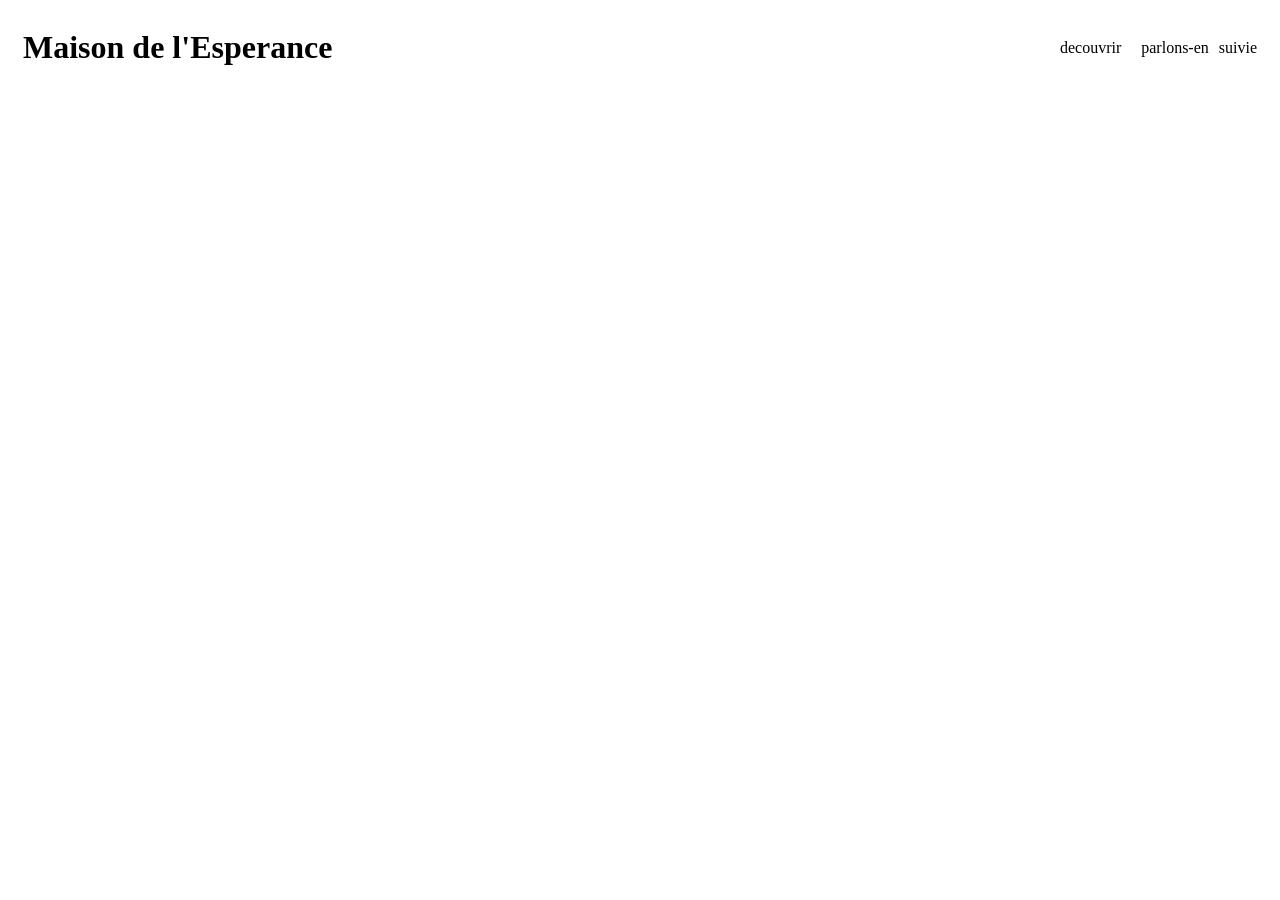
==== acceuil.html @ b755cb45 "deuxieme page" ====
<!DOCTYPE html>
<html lang="en">

<head>
    <meta charset="UTF-8">
    <meta name="viewport" content="width=device-width, initial-scale=1.0">
    <title>Document</title>
    <link rel="stylesheet" href="styles.css">
</head>

<body>
    <header>
        <div>
            <h1>Maison de l'Esperance</h1>
        </div>
        <div class="header-right">
            <a href=""></a>decouvrir
            <a href=""></a>parlons-en
            <a href="suivie.html" id="suivie">suivie</a>
        </div>
    </header>

</body>

</html>
---- styles.css ----
header {
    display: flex;
    justify-content: space-between;
    align-items: center;
    padding: 0px 15px;
}
/* Combine les filtres */
#filtre-bible:checked ~ .conteneur-evenements .item-evenement:not(.bible) { display: none; }
#filtre-etude:checked ~ .conteneur-evenements .item-evenement:not(.etude) { display: none; }
#filtre-demande-priere:checked ~ .conteneur-evenements .item-evenement:not(.demande-priere) { display: none; }

#filtre-presentiel:checked ~ .conteneur-evenements .item-evenement:not(.presentiel) { display: none; }
#filtre-visio:checked ~ .conteneur-evenements .item-evenement:not(.visio) { display: none; }
#filtre-distanciel:checked ~ .conteneur-evenements .item-evenement:not(.distanciel) { display: none; }
#filtre-non:checked ~ .conteneur-evenements .item-evenement:not(.non) { display: none; }

#filtre-janvier:checked ~ .conteneur-evenements .item-evenement:not(.janvier) { display: none; }
#filtre-fevrier:checked ~ .conteneur-evenements .item-evenement:not(.fevrier) { display: none; }
#filtre-mars:checked ~ .conteneur-evenements .item-evenement:not(.mars) { display: none; }
#filtre-avril:checked ~ .conteneur-evenements .item-evenement:not(.avril) { display: none; }
#filtre-mai:checked ~ .conteneur-evenements .item-evenement:not(.mai) { display: none; }
#filtre-juin:checked ~ .conteneur-evenements .item-evenement:not(.juin) { display: none; }

/* Changement de couleur quand sélectionner */
#filtre-bible:checked ~ div label[for="filtre-bible"],
#filtre-etude:checked ~ div label[for="filtre-etude"],
#filtre-priere:checked ~ div label[for="filtre-priere"],

#filtre-presentiel:checked ~ div label[for="filtre-presentiel"],
#filtre-visio:checked ~ div label[for="filtre-visio"],
#filtre-distanciel:checked ~ div label[for="filtre-distanciel"],
#filtre-non:checked ~ div label[for="filtre-non"],

#filtre-janvier:checked ~ div label[for="filtre-janvier"],
#filtre-fevrier:checked ~ div label[for="filtre-fevrier"],
#filtre-mars:checked ~ div label[for="filtre-mars"],
#filtre-avril:checked ~ div label[for="filtre-avril"],
#filtre-mai:checked ~ div label[for="filtre-mai"],
#filtre-juin:checked ~ div label[for="filtre-juin"] {
    color: grey;              
    font-weight: bold;         
}
#bloc-format {
    display: none;
}

#filtre-demande-priere:checked ~ div #bloc-format {
    display: block;
}
input[type="checkbox"]{
    display: none;
}.header-right{
    display: flex;
    gap: 10px;
}
/* .div-principale{
    display: flex;
    justify-content: space-between;
} */

#acceuil{
    color: black;
    text-decoration: none;
}
#suivie{
    color: black;
    text-decoration: none;
}

@media (max-width : 768px) {
    .div-principale{
        flex-direction: column;
        gap: 15px;
    }
    fieldset{
        flex: row;
        flex-wrap: wrap;
    }
    .bouton-filtre{
        flex: 1.1 calc(50% - 10px);
    }
}
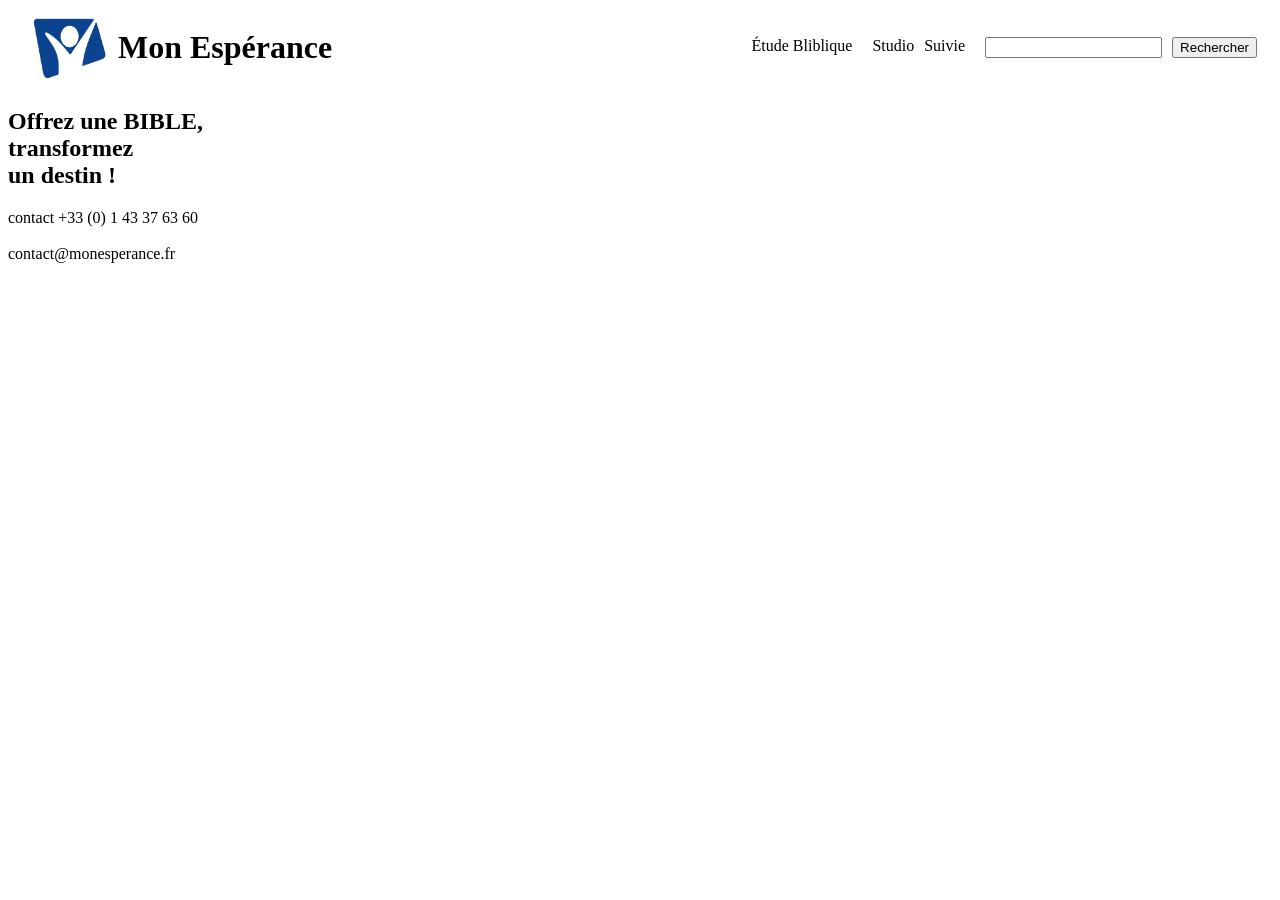
==== commit 9d485920: "Ajout des departemnts et dossier image" ====
--- a/acceuil.html
+++ b/acceuil.html
@@ -10,15 +10,34 @@
 
 <body>
     <header>
-        <div>
-            <h1>Maison de l'Esperance</h1>
+        <div class="header-left">
+            <img class="logo" src="image/HopeRadio.png" alt="">
+            <h1>Mon Espérance</h1>
         </div>
         <div class="header-right">
-            <a href=""></a>decouvrir
-            <a href=""></a>parlons-en
-            <a href="suivie.html" id="suivie">suivie</a>
+            <a href=""></a>Étude Bliblique
+            <a href=""></a>Studio
+            <a href="suivie.html" id="suivie">Suivie</a>
+            <label for="site-search"></label>
+            <input type="search" id="site-search" name="q">
+            <button>Rechercher</button>
         </div>
     </header>
+
+    <div>
+        <div>
+             <h2>Offrez une BIBLE,<br> transformez <br>un destin !</h2>
+        </div>
+       
+        <div>
+            contact
+            +33 (0) 1 43 37 63 60 <br> <br>
+
+            contact@monesperance.fr
+
+
+        </div>
+    </div>
 
 </body>
 
--- a/styles.css
+++ b/styles.css
@@ -53,10 +53,6 @@
     display: flex;
     gap: 10px;
 }
-/* .div-principale{
-    display: flex;
-    justify-content: space-between;
-} */
 
 #acceuil{
     color: black;
@@ -79,4 +75,13 @@
     .bouton-filtre{
         flex: 1.1 calc(50% - 10px);
     }
+}
+.header-left{
+    display: flex;
+    align-items: center;
+    gap: 5px;
+}
+.logo{
+    width: 90px;
+    height: 65px;
 }
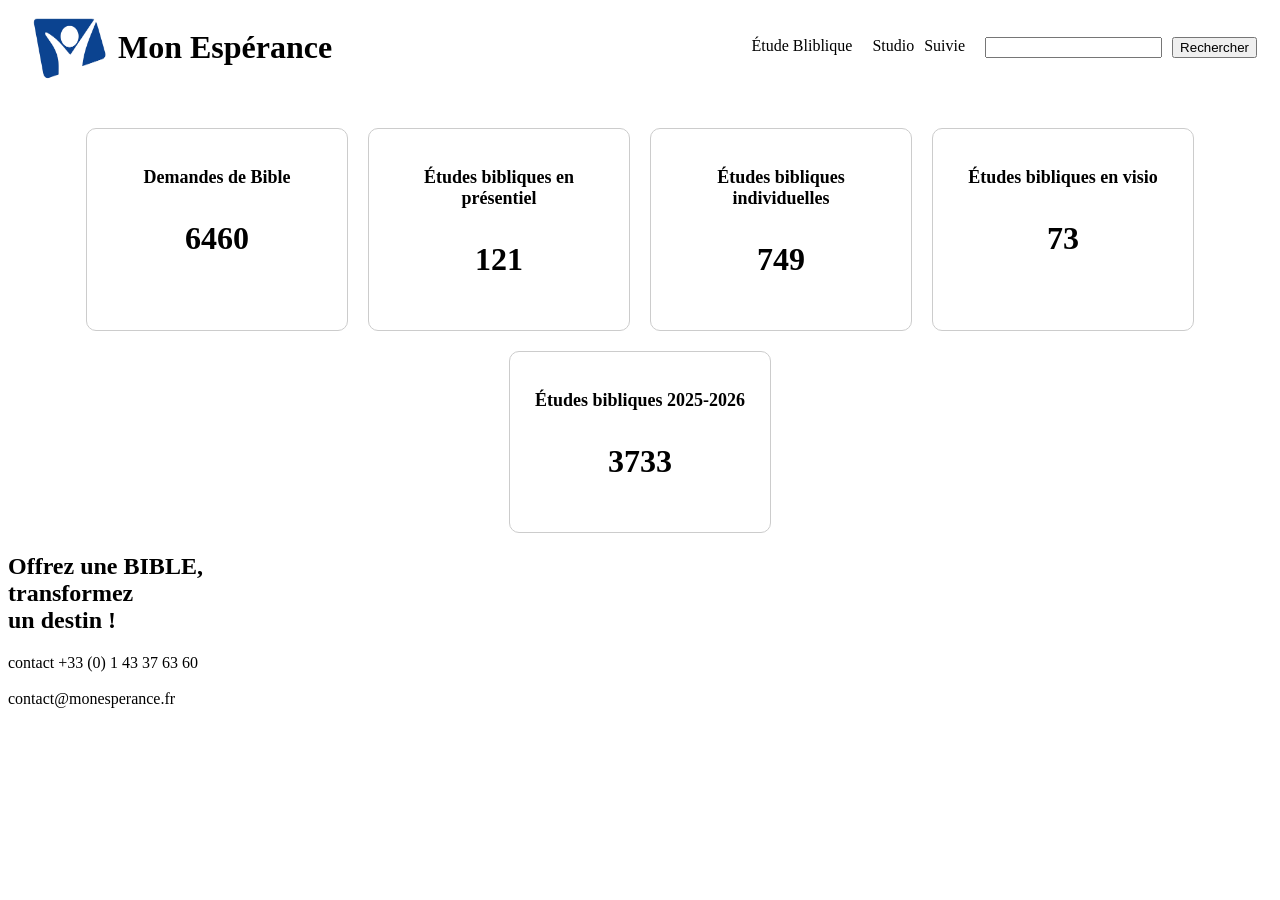
==== commit 0e2e8f4f: "Ajout de la page Etude Biblique et de la barre de recherche" ====
--- a/acceuil.html
+++ b/acceuil.html
@@ -15,7 +15,7 @@
             <h1>Mon Espérance</h1>
         </div>
         <div class="header-right">
-            <a href=""></a>Étude Bliblique
+            <a href="etude.html" id="etude">Étude Bliblique</a>
             <a href=""></a>Studio
             <a href="suivie.html" id="suivie">Suivie</a>
             <label for="site-search"></label>
@@ -23,6 +23,33 @@
             <button>Rechercher</button>
         </div>
     </header>
+
+    <div class="statistiques">
+    <div class="carte-stat">
+        <h3>Demandes de Bible</h3>
+        <p>6460</p>
+    </div>
+
+    <div class="carte-stat">
+        <h3>Études bibliques en présentiel</h3>
+        <p>121</p>
+    </div>
+
+    <div class="carte-stat">
+        <h3>Études bibliques individuelles</h3>
+        <p>749</p>
+    </div>
+
+    <div class="carte-stat">
+        <h3>Études bibliques en visio</h3>
+        <p>73</p>
+    </div>
+
+    <div class="carte-stat">
+        <h3>Études bibliques 2025-2026</h3>
+        <p>3733</p>
+    </div>
+</div>
 
     <div>
         <div>
--- a/styles.css
+++ b/styles.css
@@ -4,7 +4,7 @@
     align-items: center;
     padding: 0px 15px;
 }
-/* Combine les filtres */
+
 #filtre-bible:checked ~ .conteneur-evenements .item-evenement:not(.bible) { display: none; }
 #filtre-etude:checked ~ .conteneur-evenements .item-evenement:not(.etude) { display: none; }
 #filtre-demande-priere:checked ~ .conteneur-evenements .item-evenement:not(.demande-priere) { display: none; }
@@ -21,7 +21,6 @@
 #filtre-mai:checked ~ .conteneur-evenements .item-evenement:not(.mai) { display: none; }
 #filtre-juin:checked ~ .conteneur-evenements .item-evenement:not(.juin) { display: none; }
 
-/* Changement de couleur quand sélectionner */
 #filtre-bible:checked ~ div label[for="filtre-bible"],
 #filtre-etude:checked ~ div label[for="filtre-etude"],
 #filtre-priere:checked ~ div label[for="filtre-priere"],
@@ -58,7 +57,7 @@
     color: black;
     text-decoration: none;
 }
-#suivie{
+a{
     color: black;
     text-decoration: none;
 }
@@ -84,4 +83,71 @@
 .logo{
     width: 90px;
     height: 65px;
+}
+
+#filtre-dept13:checked ~ .conteneur-evenements .item-evenement:not(.dept13),
+#filtre-dept69:checked ~ .conteneur-evenements .item-evenement:not(.dept69),
+#filtre-dept75:checked ~ .conteneur-evenements .item-evenement:not(.dept75),
+#filtre-dept77:checked ~ .conteneur-evenements .item-evenement:not(.dept77),
+#filtre-dept91:checked ~ .conteneur-evenements .item-evenement:not(.dept91),
+#filtre-dept92:checked ~ .conteneur-evenements .item-evenement:not(.dept92),
+#filtre-dept93:checked ~ .conteneur-evenements .item-evenement:not(.dept93),
+#filtre-dept94:checked ~ .conteneur-evenements .item-evenement:not(.dept94),
+#filtre-dept95:checked ~ .conteneur-evenements .item-evenement:not(.dept95),
+#filtre-dept971:checked ~ .conteneur-evenements .item-evenement:not(.dept971),
+#filtre-dept972:checked ~ .conteneur-evenements .item-evenement:not(.dept972),
+#filtre-dept973:checked ~ .conteneur-evenements .item-evenement:not(.dept973),
+#filtre-dept974:checked ~ .conteneur-evenements .item-evenement:not(.dept974),
+#filtre-dept976:checked ~ .conteneur-evenements .item-evenement:not(.dept976)
+{
+    display:none;
+}
+
+.statistiques{
+    display: flex;
+    flex-wrap: wrap;
+    gap: 20px;
+    justify-content: center;
+    margin-top: 40px;
+}
+
+.carte-stat{
+    width: 220px;
+    padding: 20px;
+    border: 1px solid #ccc;
+    border-radius: 10px;
+    text-align: center;
+}
+
+.carte-stat h3{
+    font-size: 18px;
+    margin-bottom: 15px;
+}
+
+.carte-stat p{
+    font-size: 32px;
+    font-weight: bold;
+}
+
+/* page biblique */
+
+main {
+    padding: 20px;
+}
+
+table {
+    width: 100%;
+    border-collapse: collapse;
+    margin-top: 20px;
+}
+
+th,
+td {
+    border: 1px solid #ccc;
+    padding: 12px;
+    text-align: center;
+}
+
+th {
+    background-color: #f0f0f0;
 }
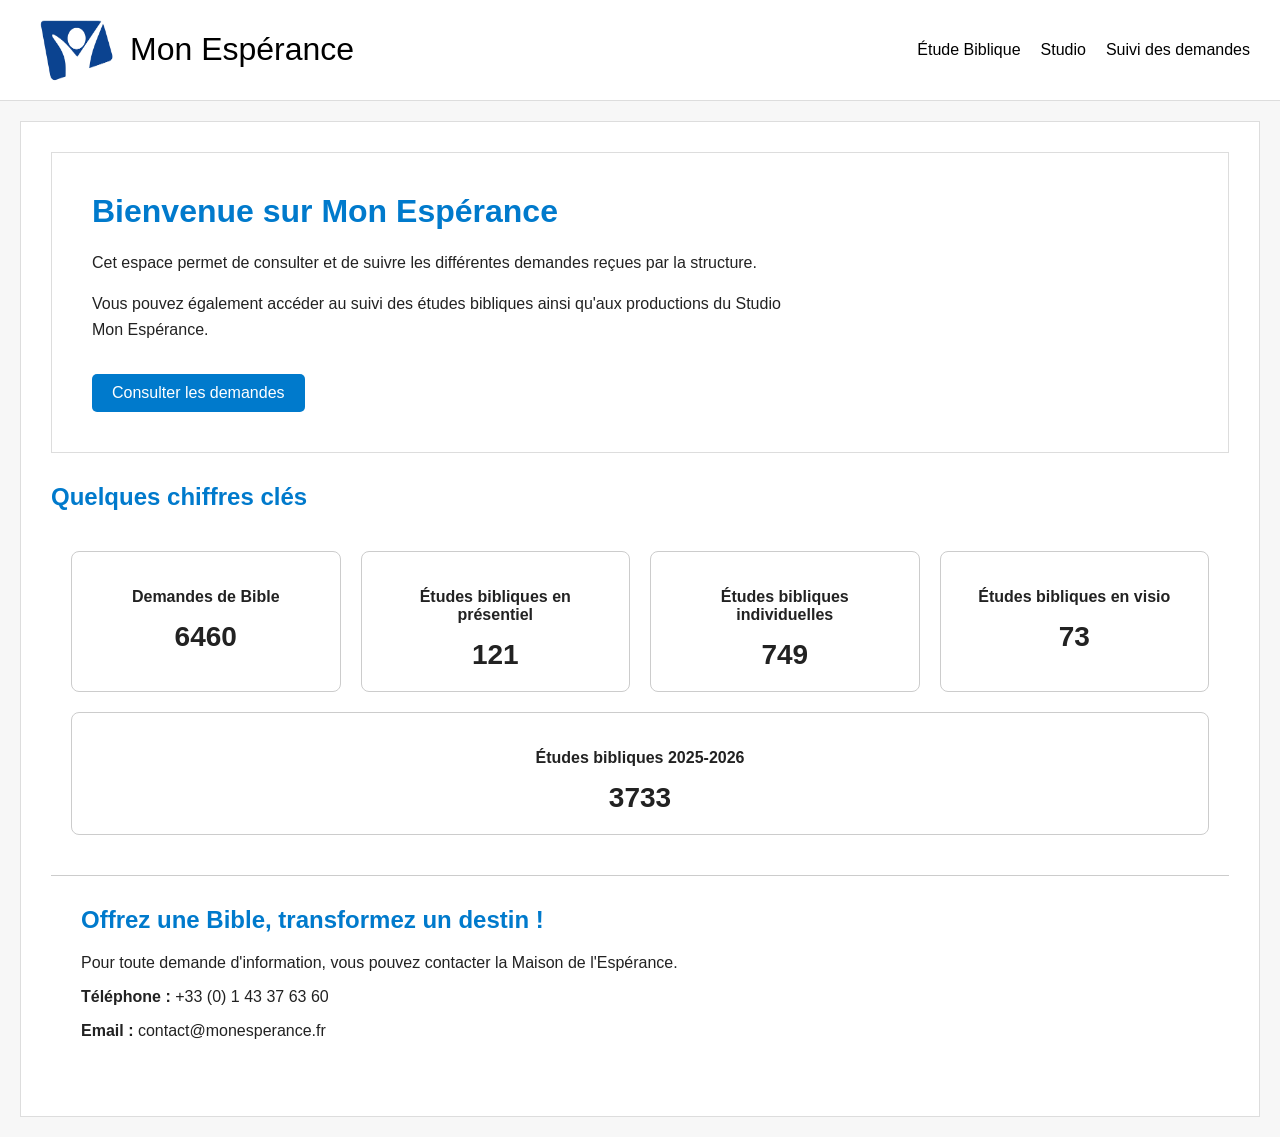
==== commit a864b115: "Ajout page de la page  studio avec amélioration des pages" ====
--- a/acceuil.html
+++ b/acceuil.html
@@ -1,5 +1,5 @@
 <!DOCTYPE html>
-<html lang="en">
+<html lang="fr">
 
 <head>
     <meta charset="UTF-8">
@@ -9,62 +9,110 @@
 </head>
 
 <body>
-    <header>
-        <div class="header-left">
-            <img class="logo" src="image/HopeRadio.png" alt="">
-            <h1>Mon Espérance</h1>
-        </div>
-        <div class="header-right">
-            <a href="etude.html" id="etude">Étude Bliblique</a>
-            <a href=""></a>Studio
-            <a href="suivie.html" id="suivie">Suivie</a>
-            <label for="site-search"></label>
-            <input type="search" id="site-search" name="q">
-            <button>Rechercher</button>
-        </div>
-    </header>
 
-    <div class="statistiques">
-    <div class="carte-stat">
-        <h3>Demandes de Bible</h3>
-        <p>6460</p>
+<header>
+    <div class="header-left">
+        <img class="logo" src="image/HopeRadio.png" alt="Logo Mon Espérance">
+        <h1>
+            <a href="acceuil.html" id="acceuil">Mon Espérance</a>
+        </h1>
     </div>
 
-    <div class="carte-stat">
-        <h3>Études bibliques en présentiel</h3>
-        <p>121</p>
-    </div>
-
-    <div class="carte-stat">
-        <h3>Études bibliques individuelles</h3>
-        <p>749</p>
-    </div>
-
-    <div class="carte-stat">
-        <h3>Études bibliques en visio</h3>
-        <p>73</p>
-    </div>
-
-    <div class="carte-stat">
-        <h3>Études bibliques 2025-2026</h3>
-        <p>3733</p>
-    </div>
-</div>
-
-    <div>
-        <div>
-             <h2>Offrez une BIBLE,<br> transformez <br>un destin !</h2>
-        </div>
-       
-        <div>
-            contact
-            +33 (0) 1 43 37 63 60 <br> <br>
-
-            contact@monesperance.fr
+    <nav class="header-right">
+        <a href="etude.html">Étude Biblique</a>
+        <a href="studio.html">Studio</a>
+        <a href="suivie.html">Suivi des demandes</a>
+    </nav>
+</header>
 
 
+<main class="accueil-main">
+
+    <section class="accueil-presentation">
+
+        <div class="accueil-texte">
+            <h2>Bienvenue sur Mon Espérance</h2>
+
+            <p>
+                Cet espace permet de consulter et de suivre les différentes
+                demandes reçues par la structure.
+            </p>
+
+            <p>
+                Vous pouvez également accéder au suivi des études bibliques
+                ainsi qu'aux productions du Studio Mon Espérance.
+            </p>
+
+            <a href="suivie.html" class="bouton-accueil">
+                Consulter les demandes
+            </a>
         </div>
-    </div>
+
+    </section>
+
+
+    <section class="accueil-statistiques">
+
+        <h2>Quelques chiffres clés</h2>
+
+        <div class="statistiques">
+
+            <div class="carte-stat">
+                <h3>Demandes de Bible</h3>
+                <p>6460</p>
+            </div>
+
+            <div class="carte-stat">
+                <h3>Études bibliques en présentiel</h3>
+                <p>121</p>
+            </div>
+
+            <div class="carte-stat">
+                <h3>Études bibliques individuelles</h3>
+                <p>749</p>
+            </div>
+
+            <div class="carte-stat">
+                <h3>Études bibliques en visio</h3>
+                <p>73</p>
+            </div>
+
+            <div class="carte-stat">
+                <h3>Études bibliques 2025-2026</h3>
+                <p>3733</p>
+            </div>
+
+        </div>
+
+    </section>
+
+
+    <section class="accueil-contact">
+
+        <div class="contact-texte">
+
+            <h2>Offrez une Bible, transformez un destin !</h2>
+
+            <p>
+                Pour toute demande d'information, vous pouvez contacter
+                la Maison de l'Espérance.
+            </p>
+
+            <p>
+                <strong>Téléphone :</strong>
+                +33 (0) 1 43 37 63 60
+            </p>
+
+            <p>
+                <strong>Email :</strong>
+                contact@monesperance.fr
+            </p>
+
+        </div>
+
+    </section>
+
+</main>
 
 </body>
 
--- a/styles.css
+++ b/styles.css
@@ -1,25 +1,120 @@
+/* Fond général */
+
+body {
+    margin: 0;
+    background-color: #f7f7f7;
+    font-family: Arial, sans-serif;
+    color: #222;
+}
+
+
+/* Header */
+
 header {
     display: flex;
     justify-content: space-between;
     align-items: center;
-    padding: 0px 15px;
-}
-
-#filtre-bible:checked ~ .conteneur-evenements .item-evenement:not(.bible) { display: none; }
-#filtre-etude:checked ~ .conteneur-evenements .item-evenement:not(.etude) { display: none; }
-#filtre-demande-priere:checked ~ .conteneur-evenements .item-evenement:not(.demande-priere) { display: none; }
-
-#filtre-presentiel:checked ~ .conteneur-evenements .item-evenement:not(.presentiel) { display: none; }
-#filtre-visio:checked ~ .conteneur-evenements .item-evenement:not(.visio) { display: none; }
-#filtre-distanciel:checked ~ .conteneur-evenements .item-evenement:not(.distanciel) { display: none; }
-#filtre-non:checked ~ .conteneur-evenements .item-evenement:not(.non) { display: none; }
-
-#filtre-janvier:checked ~ .conteneur-evenements .item-evenement:not(.janvier) { display: none; }
-#filtre-fevrier:checked ~ .conteneur-evenements .item-evenement:not(.fevrier) { display: none; }
-#filtre-mars:checked ~ .conteneur-evenements .item-evenement:not(.mars) { display: none; }
-#filtre-avril:checked ~ .conteneur-evenements .item-evenement:not(.avril) { display: none; }
-#filtre-mai:checked ~ .conteneur-evenements .item-evenement:not(.mai) { display: none; }
-#filtre-juin:checked ~ .conteneur-evenements .item-evenement:not(.juin) { display: none; }
+    padding: 10px 30px;
+    background-color: white;
+    border-bottom: 1px solid #ddd;
+}
+
+.header-left {
+    display: flex;
+    align-items: center;
+    gap: 10px;
+}
+
+.logo {
+    width: 90px;
+    height: 65px;
+}
+
+.header-right {
+    display: flex;
+    align-items: center;
+    color: black;
+    gap: 20px;
+}
+
+.header-right a {
+    text-decoration: none;
+    color: black;
+    font-weight: 500;
+}
+
+.header-right a:hover {
+    text-decoration: underline;
+}
+
+#acceuil {
+    color: black;
+    text-decoration: none;
+}
+
+a {
+    color: black;
+    text-decoration: none;
+    font-weight: 500;
+}
+
+
+/* filtre par type de demande */
+
+#filtre-bible:checked ~ .conteneur-evenements .item-evenement:not(.bible) {
+    display: none;
+}
+
+#filtre-etude:checked ~ .conteneur-evenements .item-evenement:not(.etude) {
+    display: none;
+}
+
+#filtre-demande-priere:checked ~ .conteneur-evenements .item-evenement:not(.demande-priere) {
+    display: none;
+}
+
+#filtre-presentiel:checked ~ .conteneur-evenements .item-evenement:not(.presentiel) {
+    display: none;
+}
+
+#filtre-visio:checked ~ .conteneur-evenements .item-evenement:not(.visio) {
+    display: none;
+}
+
+#filtre-distanciel:checked ~ .conteneur-evenements .item-evenement:not(.distanciel) {
+    display: none;
+}
+
+#filtre-non:checked ~ .conteneur-evenements .item-evenement:not(.non) {
+    display: none;
+}
+
+#filtre-janvier:checked ~ .conteneur-evenements .item-evenement:not(.janvier) {
+    display: none;
+}
+
+#filtre-fevrier:checked ~ .conteneur-evenements .item-evenement:not(.fevrier) {
+    display: none;
+}
+
+#filtre-mars:checked ~ .conteneur-evenements .item-evenement:not(.mars) {
+    display: none;
+}
+
+#filtre-avril:checked ~ .conteneur-evenements .item-evenement:not(.avril) {
+    display: none;
+}
+
+#filtre-mai:checked ~ .conteneur-evenements .item-evenement:not(.mai) {
+    display: none;
+}
+
+#filtre-juin:checked ~ .conteneur-evenements .item-evenement:not(.juin) {
+    display: none;
+}
+
+
+/* filtre par format */
 
 #filtre-bible:checked ~ div label[for="filtre-bible"],
 #filtre-etude:checked ~ div label[for="filtre-etude"],
@@ -36,9 +131,13 @@
 #filtre-avril:checked ~ div label[for="filtre-avril"],
 #filtre-mai:checked ~ div label[for="filtre-mai"],
 #filtre-juin:checked ~ div label[for="filtre-juin"] {
-    color: grey;              
-    font-weight: bold;         
-}
+    color: grey;
+    font-weight: bold;
+}
+
+
+/* bloc format cache par defaut */
+
 #bloc-format {
     display: none;
 }
@@ -46,44 +145,16 @@
 #filtre-demande-priere:checked ~ div #bloc-format {
     display: block;
 }
-input[type="checkbox"]{
-    display: none;
-}.header-right{
-    display: flex;
-    gap: 10px;
-}
-
-#acceuil{
-    color: black;
-    text-decoration: none;
-}
-a{
-    color: black;
-    text-decoration: none;
-}
-
-@media (max-width : 768px) {
-    .div-principale{
-        flex-direction: column;
-        gap: 15px;
-    }
-    fieldset{
-        flex: row;
-        flex-wrap: wrap;
-    }
-    .bouton-filtre{
-        flex: 1.1 calc(50% - 10px);
-    }
-}
-.header-left{
-    display: flex;
-    align-items: center;
-    gap: 5px;
-}
-.logo{
-    width: 90px;
-    height: 65px;
-}
+
+
+/* Cache les cases à cocher pour utiliser les labels comme boutons */
+
+input[type="checkbox"] {
+    display: none;
+}
+
+
+/* filtre par departements */
 
 #filtre-dept13:checked ~ .conteneur-evenements .item-evenement:not(.dept13),
 #filtre-dept69:checked ~ .conteneur-evenements .item-evenement:not(.dept69),
@@ -98,56 +169,269 @@
 #filtre-dept972:checked ~ .conteneur-evenements .item-evenement:not(.dept972),
 #filtre-dept973:checked ~ .conteneur-evenements .item-evenement:not(.dept973),
 #filtre-dept974:checked ~ .conteneur-evenements .item-evenement:not(.dept974),
-#filtre-dept976:checked ~ .conteneur-evenements .item-evenement:not(.dept976)
-{
-    display:none;
-}
-
-.statistiques{
+#filtre-dept976:checked ~ .conteneur-evenements .item-evenement:not(.dept976) {
+    display: none;
+}
+
+
+/* PAGE SUIVI DES DEMANDES */
+
+.div-principale {
+    display: flex;
+    flex-wrap: wrap;
+    gap: 15px;
+    padding: 15px;
+}
+
+fieldset {
+    border: 1px solid #ccc;
+    padding: 10px;
+    background-color: white;
+}
+
+legend {
+    font-weight: bold;
+}
+
+.bouton-filtre {
+    display: inline-block;
+    margin: 5px;
+}
+
+.bouton-filtre label {
+    cursor: pointer;
+}
+
+
+/* Résultat */
+
+#compteur {
+    margin: 15px;
+    font-weight: bold;
+}
+
+
+/* Demandes */
+
+.conteneur-evenements {
+    margin: 15px;
+}
+
+.item-evenement {
+    padding: 12px;
+    margin-bottom: 10px;
+    background-color: white;
+    border: 1px solid #ccc;
+}
+
+
+/* Statistiques */
+
+.statistiques {
     display: flex;
     flex-wrap: wrap;
     gap: 20px;
     justify-content: center;
-    margin-top: 40px;
-}
-
-.carte-stat{
+    margin: 40px 20px;
+}
+
+.carte-stat {
     width: 220px;
     padding: 20px;
     border: 1px solid #ccc;
     border-radius: 10px;
     text-align: center;
-}
-
-.carte-stat h3{
+    background-color: white;
+}
+
+.carte-stat h3 {
     font-size: 18px;
     margin-bottom: 15px;
 }
 
-.carte-stat p{
-    font-size: 32px;
-    font-weight: bold;
-}
+.carte-stat p {
+    font-size: 30px;
+    font-weight: bold;
+    margin: 0;
+}
+
 
 /* page biblique */
 
 main {
-    padding: 20px;
-}
-
-table {
+    padding: 30px;
+    background-color: white;
+    margin: 20px;
+    border: 1px solid #ddd;
+}
+
+main h2 {
+    margin-top: 0;
+    margin-bottom: 20px;
+    color: #007acc;
+}
+
+main table {
     width: 100%;
     border-collapse: collapse;
     margin-top: 20px;
-}
-
-th,
-td {
-    border: 1px solid #ccc;
-    padding: 12px;
+    background-color: white;
+}
+
+main th,
+main td {
+    border: 1px solid #ccc;
+    padding: 14px;
     text-align: center;
 }
 
-th {
-    background-color: #f0f0f0;
+main th {
+    background-color: #007acc;
+    color: white;
+    font-weight: bold;
+}
+
+
+/* PAGE STUDIO */
+
+.studio-main {
+    padding: 30px;
+    background-color: white;
+    margin: 20px;
+    border: 1px solid #ddd;
+}
+
+.studio-titre {
+    margin-top: 0;
+    margin-bottom: 15px;
+    color: #007acc;
+}
+
+.studio-description {
+    margin-bottom: 25px;
+    line-height: 1.5;
+}
+
+.studio-table {
+    width: 100%;
+    border-collapse: collapse;
+    background-color: white;
+}
+
+.studio-table,
+.studio-table th,
+.studio-table td {
+    border: 1px solid #ccc;
+}
+
+.studio-table th {
+    background-color: #007acc;
+    color: white;
+    font-weight: bold;
+}
+
+.studio-table th,
+.studio-table td {
+    padding: 14px;
+    text-align: center;
+}
+
+
+/* PAGE ACCUEIL */
+
+.accueil-main {
+    padding: 30px;
+}
+
+
+/* Présentation */
+
+.accueil-presentation {
+    padding: 40px;
+    margin-bottom: 30px;
+    background-color: white;
+    border: 1px solid #ddd;
+}
+
+.accueil-texte {
+    max-width: 700px;
+}
+
+.accueil-texte h2 {
+    font-size: 32px;
+    margin-bottom: 20px;
+    color: #007acc;
+}
+
+.accueil-texte p {
+    line-height: 1.6;
+}
+
+
+/* Bouton */
+
+.bouton-accueil {
+    display: inline-block;
+    margin-top: 15px;
+    padding: 10px 20px;
+    color: white;
+    background-color: #007acc;
+    text-decoration: none;
+    border-radius: 5px;
+}
+
+
+/* Statistiques */
+
+.accueil-statistiques {
+    margin-bottom: 40px;
+}
+
+.accueil-statistiques h2 {
+    margin-bottom: 20px;
+    color: #007acc;
+}
+
+.accueil-statistiques .statistiques {
+    display: flex;
+    flex-wrap: wrap;
+    gap: 20px;
+}
+
+.accueil-statistiques .carte-stat {
+    flex: 1;
+    min-width: 180px;
+    padding: 20px;
+    border: 1px solid #ccc;
+    border-radius: 8px;
+    text-align: center;
+    background-color: white;
+}
+
+.accueil-statistiques .carte-stat h3 {
+    font-size: 16px;
+    margin-bottom: 15px;
+}
+
+.accueil-statistiques .carte-stat p {
+    font-size: 28px;
+    font-weight: bold;
+    margin: 0;
+}
+
+
+/* Contact */
+
+.accueil-contact {
+    padding: 30px;
+    border-top: 1px solid #ccc;
+    background-color: white;
+}
+
+.contact-texte {
+    max-width: 600px;
+}
+
+.contact-texte h2 {
+    margin-bottom: 20px;
 }
